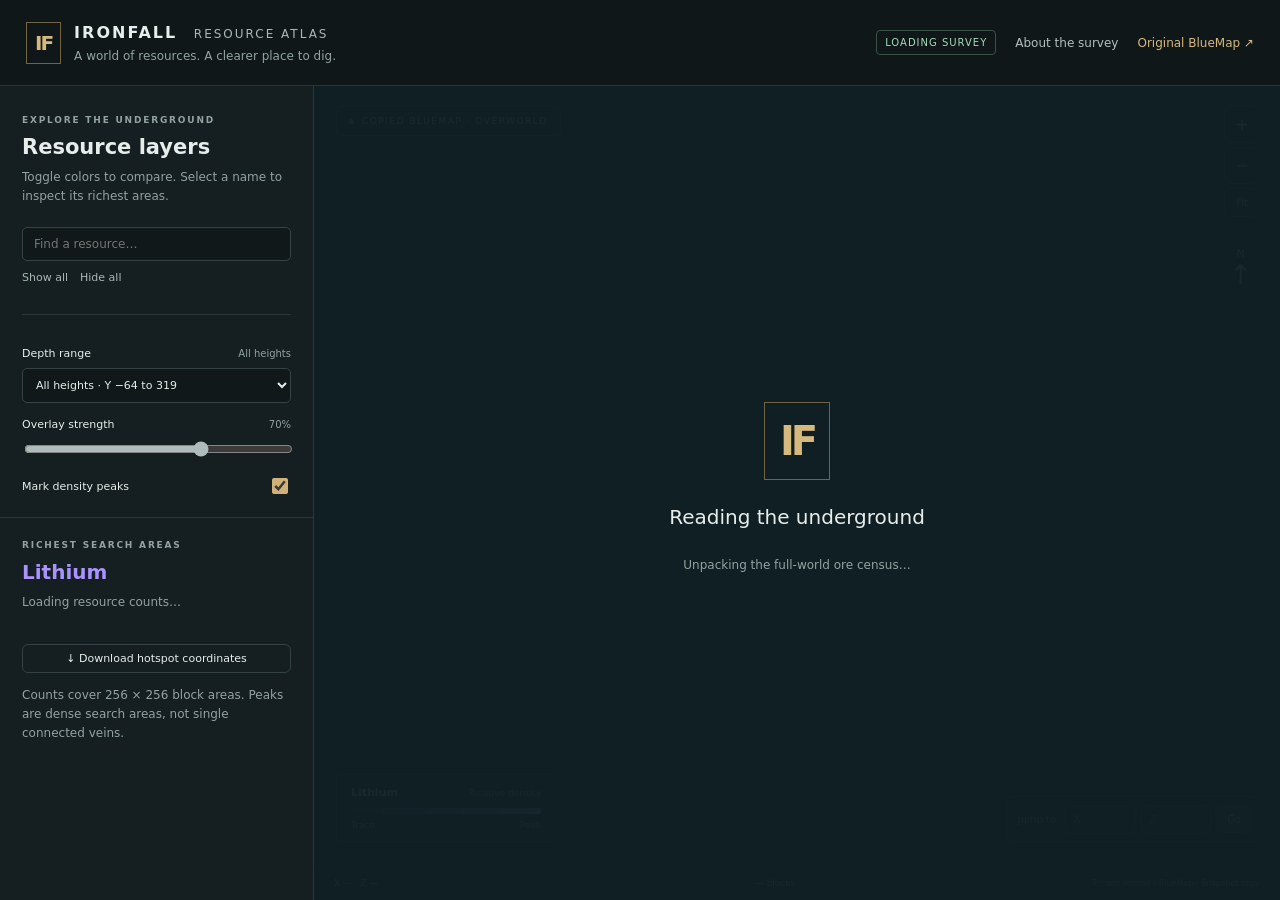
==== index.html @ 564912cf "Publish Ironfall resource atlas with complete ore density survey" ====
<!doctype html>
<html lang="en">
<head>
<meta charset="utf-8"><meta name="viewport" content="width=device-width,initial-scale=1">
<meta name="theme-color" content="#101718">
<title>Ironfall Resource Atlas</title>
<meta name="description" content="Explore Ironfall's ore density over a copied BlueMap, with resource layers, depth bands, and verified mining hotspots.">
<link rel="stylesheet" href="style.css">
</head>
<body>
<header class="topbar"><div class="brand"><span class="brandmark">IF</span><div><h1>IRONFALL <span>RESOURCE ATLAS</span></h1><p>A world of resources. A clearer place to dig.</p></div></div><div class="header-actions"><span id="scanBadge" class="scan-badge">Loading survey</span><button id="methodButton" class="quiet">About the survey</button><a id="originalLink" href="https://ironfall.org/bluemap/#world:16900:0:5515:1000:0:0:0:1:flat" target="_blank" rel="noopener">Original BlueMap ↗</a><button id="mobileLayers" class="mobile-only">Layers</button></div></header>
<main class="workspace">
<aside id="sidebar" class="sidebar" aria-label="Resource controls">
 <div class="sidebar-heading"><span class="eyebrow">EXPLORE THE UNDERGROUND</span><h2>Resource layers</h2><p>Toggle colors to compare. Select a name to inspect its richest areas.</p></div>
 <div class="layer-tools"><input id="resourceSearch" type="search" placeholder="Find a resource…" aria-label="Find a resource"><div><button id="showAll">Show all</button><button id="hideAll">Hide all</button></div></div>
 <div id="layerList" class="layer-list"></div>
 <div class="settings"><div class="setting-title"><label for="depth">Depth range</label><span id="depthNote">All heights</span></div><select id="depth"><option value="all">All heights · Y −64 to 319</option><option value="deep">Deep underground · Y −64 to −1</option><option value="lower">Lower ground · Y 0 to 63</option><option value="upper">High ground · Y 64 to 319</option><option value="custom">Choose depth bands…</option></select><div id="customDepth" class="custom-depth" hidden><label>From Y<select id="minDepth"></select></label><label>Through Y<select id="maxDepth"></select></label></div>
 <div class="setting-title"><label for="opacity">Overlay strength</label><output id="opacityValue">70%</output></div><input id="opacity" type="range" min="10" max="100" value="70">
 <label class="switch-row"><span>Mark density peaks</span><input id="peaksToggle" type="checkbox" checked></label>
 </div>
 <div class="focus-heading"><span class="eyebrow">RICHEST SEARCH AREAS</span><h2 id="focusName">Lithium</h2><p id="focusSummary">Loading resource counts…</p></div>
 <div id="hotspotList" class="hotspot-list"></div>
 <button id="exportButton" class="export-button">↓ Download hotspot coordinates</button>
 <p class="sidebar-foot">Counts cover 256 × 256 block areas. Peaks are dense search areas, not single connected veins.</p>
</aside>
<section id="mapArea" class="map-area" aria-label="Interactive Ironfall resource map">
 <canvas id="map" aria-label="Map. Drag to pan, scroll to zoom, and click an area to inspect ore counts." role="img"></canvas>
 <div class="map-caption"><span class="map-dot"></span><span>COPIED BLUEMAP · OVERWORLD</span></div>
 <div class="map-controls"><button id="zoomIn" aria-label="Zoom in">+</button><button id="zoomOut" aria-label="Zoom out">−</button><button id="fit" aria-label="Fit entire world">Fit</button></div>
 <div class="north" aria-label="North is up">N<span>↑</span></div>
 <div class="legend"><div><strong id="legendName">Lithium</strong><span>Relative density</span></div><div id="legendBar" class="legend-bar"></div><div class="legend-values"><span>Trace</span><span id="legendMax">Peak</span></div></div>
 <form id="jumpForm" class="jump-form"><label for="jumpX">Jump to</label><input id="jumpX" type="number" placeholder="X" aria-label="World X coordinate"><input id="jumpZ" type="number" placeholder="Z" aria-label="World Z coordinate"><button type="submit">Go</button></form>
 <div id="hoverTip" class="hover-tip" hidden></div>
 <article id="inspector" class="inspector" hidden><button id="closeInspector" class="close" aria-label="Close selected area">×</button><span class="eyebrow">SELECTED SEARCH AREA</span><h3 id="inspectTitle"></h3><p id="inspectRange"></p><div id="inspectRows"></div><p class="inspector-note">Click elsewhere to compare. Counts include the selected depth bands.</p></article>
 <div class="map-footer"><span id="coordinates">X — · Z —</span><span id="scaleLabel">— blocks</span><span>Terrain: Ironfall / BlueMap · Snapshot copy</span></div>
 <div id="loading" class="loading"><div class="loading-mark">IF</div><h2>Reading the underground</h2><p id="loadingMessage">Loading the copied map and resource survey…</p></div>
</section>
</main>
<dialog id="methodDialog"><button id="closeMethod" class="close" aria-label="Close survey details">×</button><span class="eyebrow">HOW TO READ THIS ATLAS</span><h2>A complete terrain survey</h2><div id="methodDetails"></div><p>The background is a separate, flat copy of Ironfall’s BlueMap terrain. The original site is unchanged. Live players, claims, markers, and 3D geometry are not copied.</p><p>Ore counts come from the supplied world save; the BlueMap imagery was copied on October 25, 2026. Changes made on the live server after the save are not reflected in the ore layers.</p><p>Each color uses its own scale: a bright uranium cell and a bright zinc cell mean each is rich for that resource, not that they contain equal quantities. Hide other layers for a clean comparison.</p><p>Depth is grouped into exact 16-block sections. All-height density sums the entire vertical column. Peak markers rank 256 × 256 areas by ore-block count; example coordinates identify a verified block in a locally rich 16 × 16 × 16 section, not the center of a single vein. No ores are inferred from surface biomes.</p><p>Gold and nether gold are separate layers. Amethyst counts solid amethyst and budding amethyst blocks. Tar and bauxite are included as industrial resources.</p><p id="coverageDetails"></p><a href="assets/bluemap-metadata.json" target="_blank">Background source and alignment metadata ↗</a></dialog>
<script src="app.js"></script>
</body></html>
---- style.css ----
:root{color-scheme:dark;--bg:#101718;--panel:#151e20;--line:#2a3537;--text:#e6edeb;--muted:#92a3a1;--accent:#d6b97c;--active:#aa92ff;font-family:Inter,Segoe UI,system-ui,sans-serif;font-size:14px}*{box-sizing:border-box}body{margin:0;background:var(--bg);color:var(--text)}button,input,select{font:inherit}button,a,input,select{outline-offset:3px}button{cursor:pointer;background:#202c2f;color:var(--text);border:1px solid #344245;border-radius:6px;padding:7px 11px}button:hover{background:#2d3c3e;border-color:#697e7d}a{color:var(--accent);text-decoration:none}a:hover{text-decoration:underline}.topbar{height:86px;border-bottom:1px solid var(--line);display:flex;justify-content:space-between;align-items:center;padding:0 26px;gap:20px}.brand{display:flex;gap:13px;align-items:center}.brandmark{color:var(--accent);border:1px solid #736444;padding:8px;font-size:20px;font-weight:800;letter-spacing:-2px}.brand h1{margin:0;font-size:16px;letter-spacing:2px}.brand h1 span{font-size:12px;font-weight:500;color:#aab8b5;letter-spacing:2px;margin-left:9px}.brand p{font-size:12px;color:var(--muted);margin:7px 0 0}.header-actions{display:flex;align-items:center;gap:19px;font-size:12px}.scan-badge{color:#a7d8bf;font-size:10px;letter-spacing:1px;text-transform:uppercase;border:1px solid #375347;border-radius:4px;padding:6px 8px}.quiet{background:transparent;border:0;padding:0;color:#b3c0bd;font-size:12px}.workspace{display:grid;grid-template-columns:314px 1fr;height:calc(100dvh - 86px);min-height:500px}.sidebar{background:var(--panel);border-right:1px solid var(--line);overflow:auto;scrollbar-width:thin;scrollbar-color:#49585a transparent;padding-bottom:20px}.sidebar-heading{padding:24px 22px 15px}.eyebrow{color:var(--muted);font-size:9px;letter-spacing:1.8px;font-weight:700}.sidebar h2{font-size:21px;font-weight:550;margin:9px 0}.sidebar p{color:var(--muted);font-size:12px;line-height:1.6;margin:6px 0}.layer-tools{padding:0 22px 10px}.layer-tools input{width:100%;background:#101819;color:var(--text);border:1px solid #354346;border-radius:5px;padding:9px 11px;font-size:12px}.layer-tools>div{display:flex;gap:12px;margin-top:10px}.layer-tools button{padding:0;border:0;background:none;font-size:11px;color:#a8b8b4}.layer-list{padding:0 13px;max-height:346px;overflow:auto;scrollbar-width:thin}.layer-row{display:flex;align-items:center;gap:9px;border-radius:6px;min-height:37px;padding:0 9px;margin:2px 0}.layer-row.active{background:#263336;box-shadow:inset 2px 0 var(--ore)}.layer-row input{accent-color:var(--ore);width:15px;height:15px;flex-shrink:0;cursor:pointer}.swatch{width:8px;height:8px;border-radius:50%;background:var(--ore);flex-shrink:0}.layer-name{border:0;background:none!important;flex:1;min-width:0;text-align:left;padding:9px 0;font-size:12px}.layer-total{font-size:10px;color:var(--muted);font-variant-numeric:tabular-nums}.settings{margin:20px 22px;padding-top:17px;border-top:1px solid var(--line)}.setting-title{display:flex;align-items:center;justify-content:space-between;font-size:11px;margin:15px 0 8px}.setting-title span,.setting-title output{color:var(--muted);font-size:10px}.settings select{background:#101819;color:var(--text);border:1px solid #354346;border-radius:5px;width:100%;padding:9px;font-size:11px}input[type=range]{width:100%;accent-color:#aebcba}.switch-row{display:flex;align-items:center;justify-content:space-between;font-size:11px;margin-top:15px}.switch-row input{accent-color:#d0b178;width:16px;height:16px}.custom-depth{display:flex;gap:8px;margin-top:10px}.custom-depth[hidden]{display:none}.custom-depth label{font-size:10px;color:var(--muted);width:50%}.custom-depth select{margin-top:5px}.focus-heading{padding:17px 22px 10px;border-top:1px solid var(--line)}.focus-heading h2{color:var(--active);font-size:20px}.hotspot-list{padding:0 13px}.hotspot{border:0;background:none;display:grid;grid-template-columns:24px 1fr;gap:8px;width:100%;text-align:left;padding:10px 9px;border-radius:5px}.hotspot:hover{background:#253336}.hotspot-rank{font-size:11px;color:var(--active);padding-top:2px}.hotspot strong{font-size:12px;font-weight:500}.hotspot small{display:block;font-size:10px;color:var(--muted);margin-top:5px}.hotspot .count{color:#cad5d1}.export-button{display:block;margin:15px 22px 0;width:calc(100% - 44px);font-size:11px;background:transparent}.sidebar-foot{padding:7px 22px}.map-area{position:relative;min-width:0;min-height:0;overflow:hidden;background:#142b30}.map-area canvas{display:block;width:100%;height:100%;touch-action:none;cursor:grab}.map-area canvas:active{cursor:grabbing}.map-caption{position:absolute;left:22px;top:20px;display:flex;align-items:center;gap:8px;font-size:9px;letter-spacing:1.5px;color:#e2ece7;background:#152023df;padding:9px 12px;border:1px solid #576d6b77;border-radius:5px;pointer-events:none}.map-dot{width:5px;height:5px;border-radius:50%;background:#b4c7bb}.map-controls{position:absolute;right:20px;top:20px;display:flex;flex-direction:column;gap:4px}.map-controls button{background:#172325ee;width:36px;padding:8px 0;font-size:16px}.map-controls button:last-child{font-size:10px}.north{position:absolute;right:28px;top:161px;color:#e3ece6;font-size:11px;text-align:center;text-shadow:0 1px 5px #000}.north span{display:block;font-size:27px;line-height:1.1}.legend{position:absolute;left:22px;bottom:57px;width:220px;background:#142023ef;border:1px solid #576d6b77;border-radius:6px;padding:12px 14px;pointer-events:none}.legend>div:first-child{display:flex;justify-content:space-between;align-items:center;margin-bottom:9px;gap:10px}.legend strong{font-size:11px}.legend span{font-size:9px;color:#b0beb9}.legend-bar{height:6px;border-radius:2px;background:linear-gradient(90deg,#aa92ff22,#aa92ff)}.legend-values{display:flex;justify-content:space-between;margin-top:6px}.jump-form{position:absolute;right:20px;bottom:57px;display:flex;align-items:center;gap:6px;background:#142023ef;border:1px solid #576d6b77;border-radius:6px;padding:8px}.jump-form label{font-size:10px;color:#b0beb9;margin:0 3px}.jump-form input{width:70px;background:#101819;border:1px solid #354346;border-radius:4px;color:var(--text);font-size:11px;padding:7px}.jump-form button{font-size:10px;padding:7px 9px}.map-footer{position:absolute;bottom:0;left:0;right:0;display:flex;align-items:center;justify-content:space-between;gap:20px;background:#122023ed;border-top:1px solid #40535377;height:35px;padding:0 20px;font-size:9px;color:#c0cec7}.map-footer span:first-child{font-variant-numeric:tabular-nums;min-width:125px}.map-footer span:last-child{font-size:8px;color:#8fa49d}.hover-tip{position:absolute;background:#102024f5;border:1px solid #70877f;border-radius:6px;padding:10px 12px;font-size:11px;pointer-events:none;box-shadow:0 3px 18px #0005;z-index:4;min-width:150px}.hover-tip strong{display:block;font-size:12px;margin-bottom:6px}.hover-tip p{margin:4px 0;color:#b1c3ba;font-size:10px}.inspector{position:absolute;right:20px;top:20px;width:280px;max-height:calc(100% - 160px);overflow:auto;background:#142023f5;border:1px solid #6b7f7677;border-radius:8px;padding:20px;box-shadow:0 8px 35px #0005;z-index:5}.inspector h3{font-size:17px;margin:9px 0}.inspector p{font-size:10px;color:#a5b9b1;line-height:1.6}.inspect-row{display:flex;justify-content:space-between;gap:10px;border-top:1px solid #344541;padding:9px 0;font-size:11px}.inspect-row b{font-weight:500;font-variant-numeric:tabular-nums}.inspect-example{font-size:10px;line-height:1.6;color:#b0c3b8;margin:0 0 12px}.inspector-note{margin-bottom:0}.close{position:absolute;right:8px;top:6px;background:transparent!important;border:0;font-size:23px;color:#a4b8af;padding:4px 7px}.loading{position:absolute;inset:0;background:#102024f5;display:flex;flex-direction:column;align-items:center;justify-content:center;text-align:center;z-index:10;padding:25px}.loading[hidden]{display:none}.loading-mark{font-size:40px;font-weight:700;color:var(--accent);border:1px solid #736444;padding:15px;letter-spacing:-4px}.loading h2{font-size:20px;font-weight:500;margin-top:25px}.loading p{font-size:12px;color:var(--muted)}dialog{background:#172326;color:var(--text);border:1px solid #526763;border-radius:10px;max-width:650px;width:calc(100% - 40px);padding:32px;max-height:85dvh}dialog::backdrop{background:#0009}dialog h2{font-size:25px;font-weight:550;margin:12px 0 22px}dialog p{font-size:13px;color:#b5c6bf;line-height:1.7}dialog a{font-size:12px}.mobile-only{display:none}.empty{padding:15px 9px;color:var(--muted);font-size:12px}
@media(min-width:1600px){.workspace{grid-template-columns:340px 1fr}.layer-list{max-height:400px}}
@media(max-width:1050px){.topbar{padding:0 18px}.header-actions{gap:12px}.scan-badge{display:none}.brand h1 span{display:block;margin:5px 0 0;font-size:10px}.brand p{display:none}.workspace{grid-template-columns:280px 1fr}.legend{width:180px}.jump-form label{display:none}.jump-form input{width:60px}.map-footer span:last-child{display:none}}
@media(max-width:720px){.topbar{height:70px;padding:0 14px}.brand h1{font-size:13px}.brand h1 span{font-size:9px}.brandmark{font-size:16px}.header-actions>a{display:none}.header-actions .quiet{font-size:10px}.mobile-only{display:block;font-size:11px}.workspace{display:block;height:calc(100dvh - 70px);min-height:450px}.map-area{height:100%}.sidebar{display:none;position:absolute;top:70px;left:0;bottom:0;width:290px;z-index:8;box-shadow:8px 0 35px #0006}.sidebar.open{display:block}.map-caption{top:14px;left:14px;font-size:8px}.map-controls{right:14px;top:14px}.north{right:22px;top:150px}.legend{left:14px;bottom:98px;width:180px;padding:10px 12px}.jump-form{left:14px;right:auto;bottom:45px;padding:6px}.jump-form label{display:block}.jump-form input{width:78px}.map-footer{padding:0 14px}.inspector{right:14px;top:60px;width:min(275px,calc(100% - 28px));max-height:calc(100% - 220px)}dialog{padding:25px}}
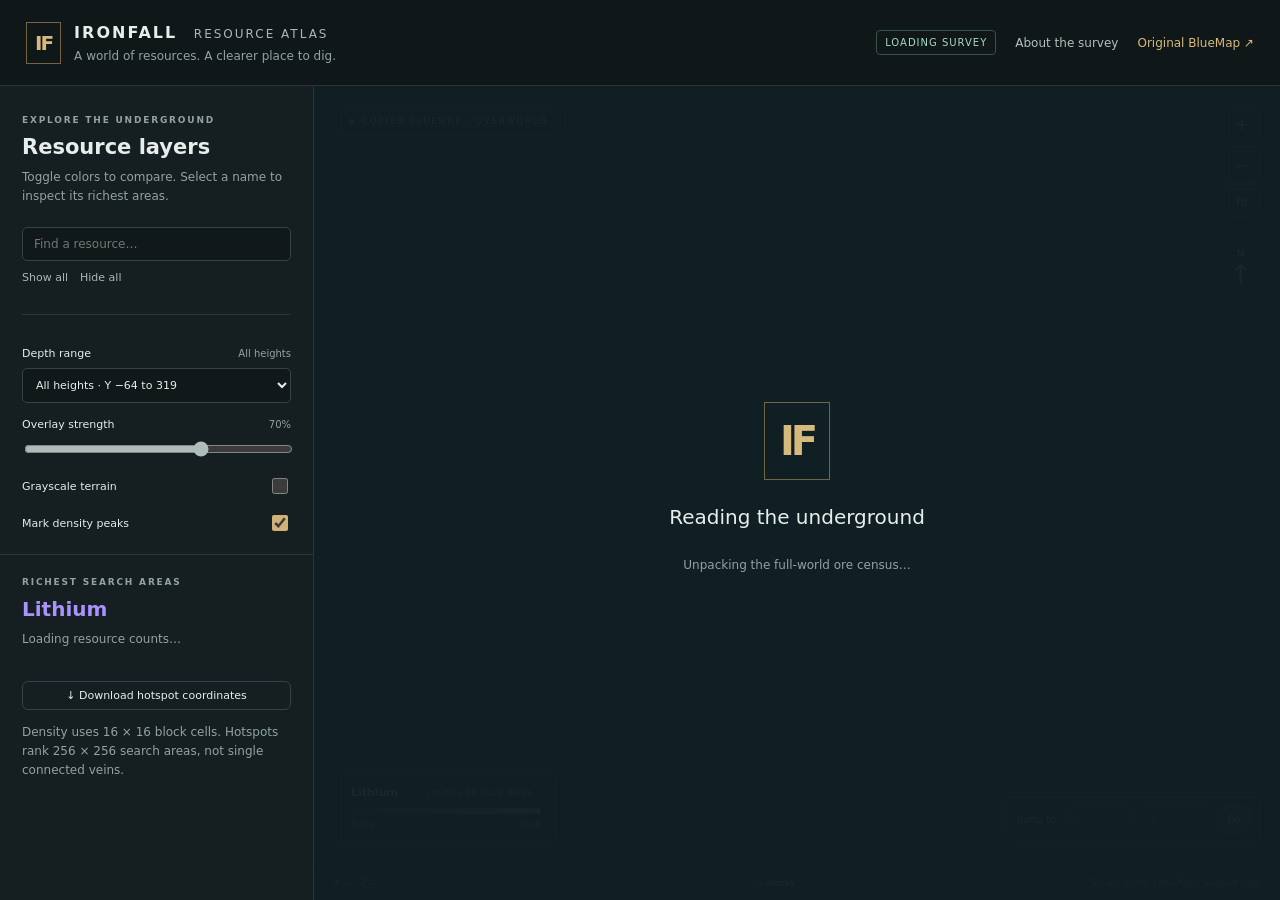
==== commit 9321db83: "Render resource density at chunk resolution and add grayscale terrain" ====
--- a/index.html
+++ b/index.html
@@ -16,19 +16,20 @@
  <div id="layerList" class="layer-list"></div>
  <div class="settings"><div class="setting-title"><label for="depth">Depth range</label><span id="depthNote">All heights</span></div><select id="depth"><option value="all">All heights · Y −64 to 319</option><option value="deep">Deep underground · Y −64 to −1</option><option value="lower">Lower ground · Y 0 to 63</option><option value="upper">High ground · Y 64 to 319</option><option value="custom">Choose depth bands…</option></select><div id="customDepth" class="custom-depth" hidden><label>From Y<select id="minDepth"></select></label><label>Through Y<select id="maxDepth"></select></label></div>
  <div class="setting-title"><label for="opacity">Overlay strength</label><output id="opacityValue">70%</output></div><input id="opacity" type="range" min="10" max="100" value="70">
+ <label class="switch-row"><span>Grayscale terrain</span><input id="grayscaleToggle" type="checkbox"></label>
  <label class="switch-row"><span>Mark density peaks</span><input id="peaksToggle" type="checkbox" checked></label>
  </div>
  <div class="focus-heading"><span class="eyebrow">RICHEST SEARCH AREAS</span><h2 id="focusName">Lithium</h2><p id="focusSummary">Loading resource counts…</p></div>
  <div id="hotspotList" class="hotspot-list"></div>
  <button id="exportButton" class="export-button">↓ Download hotspot coordinates</button>
- <p class="sidebar-foot">Counts cover 256 × 256 block areas. Peaks are dense search areas, not single connected veins.</p>
+ <p class="sidebar-foot">Density uses 16 × 16 block cells. Hotspots rank 256 × 256 search areas, not single connected veins.</p>
 </aside>
 <section id="mapArea" class="map-area" aria-label="Interactive Ironfall resource map">
  <canvas id="map" aria-label="Map. Drag to pan, scroll to zoom, and click an area to inspect ore counts." role="img"></canvas>
  <div class="map-caption"><span class="map-dot"></span><span>COPIED BLUEMAP · OVERWORLD</span></div>
  <div class="map-controls"><button id="zoomIn" aria-label="Zoom in">+</button><button id="zoomOut" aria-label="Zoom out">−</button><button id="fit" aria-label="Fit entire world">Fit</button></div>
  <div class="north" aria-label="North is up">N<span>↑</span></div>
- <div class="legend"><div><strong id="legendName">Lithium</strong><span>Relative density</span></div><div id="legendBar" class="legend-bar"></div><div class="legend-values"><span>Trace</span><span id="legendMax">Peak</span></div></div>
+ <div class="legend"><div><strong id="legendName">Lithium</strong><span id="densityStatus" aria-live="polite">Loading 16-block detail…</span></div><div id="legendBar" class="legend-bar"></div><div class="legend-values"><span>Trace</span><span id="legendMax">Peak</span></div></div>
  <form id="jumpForm" class="jump-form"><label for="jumpX">Jump to</label><input id="jumpX" type="number" placeholder="X" aria-label="World X coordinate"><input id="jumpZ" type="number" placeholder="Z" aria-label="World Z coordinate"><button type="submit">Go</button></form>
  <div id="hoverTip" class="hover-tip" hidden></div>
  <article id="inspector" class="inspector" hidden><button id="closeInspector" class="close" aria-label="Close selected area">×</button><span class="eyebrow">SELECTED SEARCH AREA</span><h3 id="inspectTitle"></h3><p id="inspectRange"></p><div id="inspectRows"></div><p class="inspector-note">Click elsewhere to compare. Counts include the selected depth bands.</p></article>
@@ -36,6 +37,6 @@
  <div id="loading" class="loading"><div class="loading-mark">IF</div><h2>Reading the underground</h2><p id="loadingMessage">Loading the copied map and resource survey…</p></div>
 </section>
 </main>
-<dialog id="methodDialog"><button id="closeMethod" class="close" aria-label="Close survey details">×</button><span class="eyebrow">HOW TO READ THIS ATLAS</span><h2>A complete terrain survey</h2><div id="methodDetails"></div><p>The background is a separate, flat copy of Ironfall’s BlueMap terrain. The original site is unchanged. Live players, claims, markers, and 3D geometry are not copied.</p><p>Ore counts come from the supplied world save; the BlueMap imagery was copied on October 25, 2026. Changes made on the live server after the save are not reflected in the ore layers.</p><p>Each color uses its own scale: a bright uranium cell and a bright zinc cell mean each is rich for that resource, not that they contain equal quantities. Hide other layers for a clean comparison.</p><p>Depth is grouped into exact 16-block sections. All-height density sums the entire vertical column. Peak markers rank 256 × 256 areas by ore-block count; example coordinates identify a verified block in a locally rich 16 × 16 × 16 section, not the center of a single vein. No ores are inferred from surface biomes.</p><p>Gold and nether gold are separate layers. Amethyst counts solid amethyst and budding amethyst blocks. Tar and bauxite are included as industrial resources.</p><p id="coverageDetails"></p><a href="assets/bluemap-metadata.json" target="_blank">Background source and alignment metadata ↗</a></dialog>
-<script src="app.js"></script>
+<dialog id="methodDialog"><button id="closeMethod" class="close" aria-label="Close survey details">×</button><span class="eyebrow">HOW TO READ THIS ATLAS</span><h2>A complete terrain survey</h2><div id="methodDetails"></div><p>The background is a separate, flat copy of Ironfall’s BlueMap terrain. The original site is unchanged. Live players, claims, markers, and 3D geometry are not copied.</p><p>Ore counts come from the supplied world save; the BlueMap imagery was copied on October 25, 2026. Changes made on the live server after the save are not reflected in the ore layers.</p><p>Each color uses its own scale: a bright uranium cell and a bright zinc cell mean each is rich for that resource, not that they contain equal quantities. Hide other layers for a clean comparison.</p><p>Density is measured at 16 × 16 block resolution: 16 times finer in each direction than the original 256-block cells. Smooth display interpolation blends neighboring measured cells without changing the counts. The grayscale control affects only terrain, keeping ore colors unchanged. Depth is grouped into exact 16-block sections. All-height density sums the entire vertical column. Peak markers rank 256 × 256 areas by ore-block count; example coordinates identify a verified block in a locally rich 16 × 16 × 16 section, not the center of a single vein. No ores are inferred from surface biomes.</p><p>Gold and nether gold are separate layers. Amethyst counts solid amethyst and budding amethyst blocks. Tar and bauxite are included as industrial resources.</p><p id="coverageDetails"></p><a href="assets/bluemap-metadata.json" target="_blank">Background source and alignment metadata ↗</a></dialog>
+<script src="app.js?v=2"></script>
 </body></html>
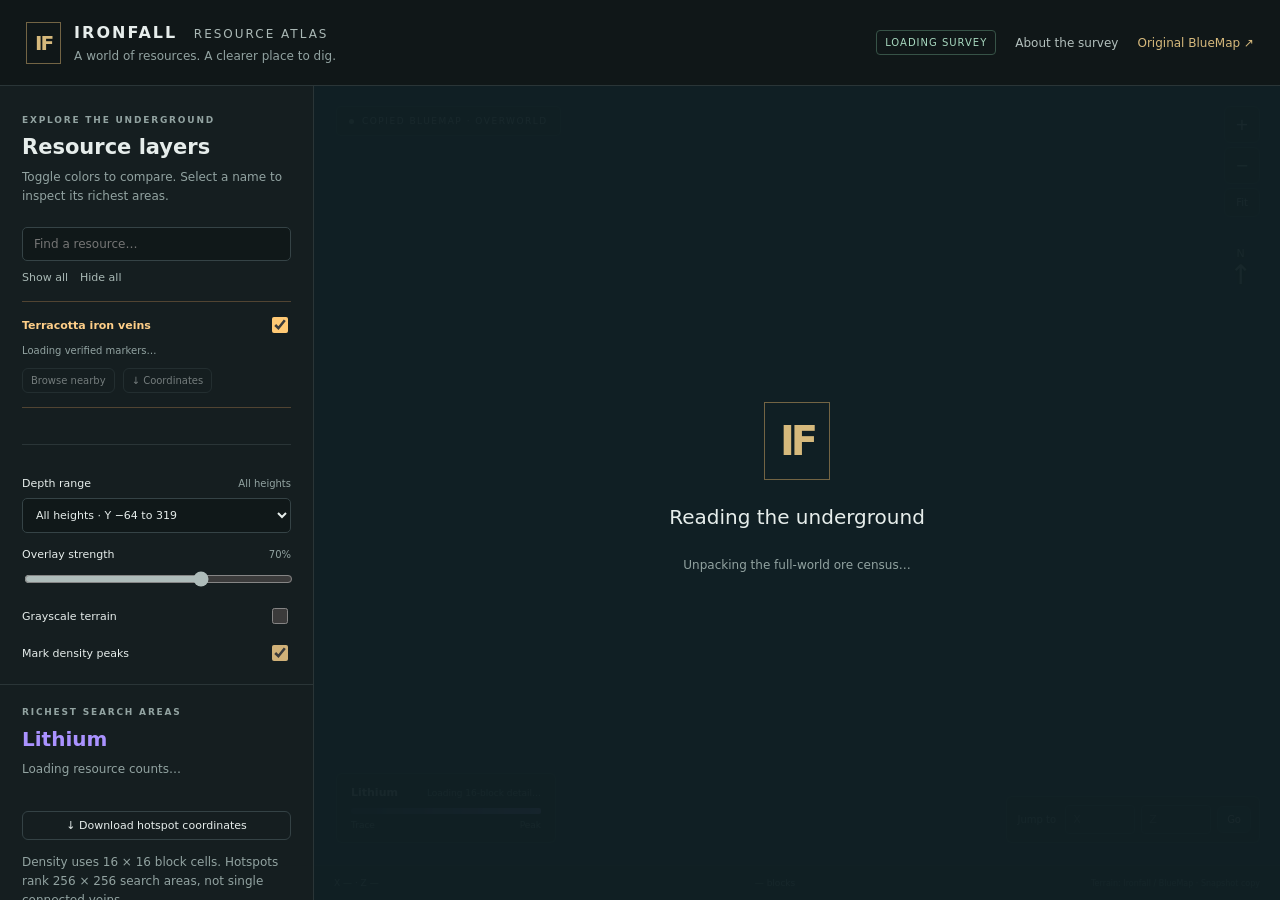
==== commit 8a57750f: "Map all verified terracotta iron sections with clustered markers" ====
--- a/index.html
+++ b/index.html
@@ -13,6 +13,7 @@
 <aside id="sidebar" class="sidebar" aria-label="Resource controls">
  <div class="sidebar-heading"><span class="eyebrow">EXPLORE THE UNDERGROUND</span><h2>Resource layers</h2><p>Toggle colors to compare. Select a name to inspect its richest areas.</p></div>
  <div class="layer-tools"><input id="resourceSearch" type="search" placeholder="Find a resource…" aria-label="Find a resource"><div><button id="showAll">Show all</button><button id="hideAll">Hide all</button></div></div>
+ <section class="iron-marker-controls" aria-label="Verified terracotta iron deposits"><label class="switch-row"><span>Terracotta iron veins</span><input id="ironMarkersToggle" type="checkbox" checked></label><p id="ironMarkerCount" aria-live="polite">Loading verified markers…</p><div><button id="ironNearby" disabled>Browse nearby</button><button id="ironDownload" disabled>↓ Coordinates</button></div></section>
  <div id="layerList" class="layer-list"></div>
  <div class="settings"><div class="setting-title"><label for="depth">Depth range</label><span id="depthNote">All heights</span></div><select id="depth"><option value="all">All heights · Y −64 to 319</option><option value="deep">Deep underground · Y −64 to −1</option><option value="lower">Lower ground · Y 0 to 63</option><option value="upper">High ground · Y 64 to 319</option><option value="custom">Choose depth bands…</option></select><div id="customDepth" class="custom-depth" hidden><label>From Y<select id="minDepth"></select></label><label>Through Y<select id="maxDepth"></select></label></div>
  <div class="setting-title"><label for="opacity">Overlay strength</label><output id="opacityValue">70%</output></div><input id="opacity" type="range" min="10" max="100" value="70">
@@ -37,6 +38,6 @@
  <div id="loading" class="loading"><div class="loading-mark">IF</div><h2>Reading the underground</h2><p id="loadingMessage">Loading the copied map and resource survey…</p></div>
 </section>
 </main>
-<dialog id="methodDialog"><button id="closeMethod" class="close" aria-label="Close survey details">×</button><span class="eyebrow">HOW TO READ THIS ATLAS</span><h2>A complete terrain survey</h2><div id="methodDetails"></div><p>The background is a separate, flat copy of Ironfall’s BlueMap terrain. The original site is unchanged. Live players, claims, markers, and 3D geometry are not copied.</p><p>Ore counts come from the supplied world save; the BlueMap imagery was copied on October 25, 2026. Changes made on the live server after the save are not reflected in the ore layers.</p><p>Each color uses its own scale: a bright uranium cell and a bright zinc cell mean each is rich for that resource, not that they contain equal quantities. Hide other layers for a clean comparison.</p><p>Density is measured at 16 × 16 block resolution: 16 times finer in each direction than the original 256-block cells. Smooth display interpolation blends neighboring measured cells without changing the counts. The grayscale control affects only terrain, keeping ore colors unchanged. Depth is grouped into exact 16-block sections. All-height density sums the entire vertical column. Peak markers rank 256 × 256 areas by ore-block count; example coordinates identify a verified block in a locally rich 16 × 16 × 16 section, not the center of a single vein. No ores are inferred from surface biomes.</p><p>Gold and nether gold are separate layers. Amethyst counts solid amethyst and budding amethyst blocks. Tar and bauxite are included as industrial resources.</p><p id="coverageDetails"></p><a href="assets/bluemap-metadata.json" target="_blank">Background source and alignment metadata ↗</a></dialog>
-<script src="app.js?v=2"></script>
+<dialog id="methodDialog"><button id="closeMethod" class="close" aria-label="Close survey details">×</button><span class="eyebrow">HOW TO READ THIS ATLAS</span><h2>A complete terrain survey</h2><div id="methodDetails"></div><p>The background is a separate, flat copy of Ironfall’s BlueMap terrain. The original site is unchanged. Live players, claims, markers, and 3D geometry are not copied.</p><p>Ore counts come from the supplied world save; the BlueMap imagery was copied on October 25, 2026. Changes made on the live server after the save are not reflected in the ore layers.</p><p>Each color uses its own scale: a bright uranium cell and a bright zinc cell mean each is rich for that resource, not that they contain equal quantities. Hide other layers for a clean comparison.</p><p>Density is measured at 16 × 16 block resolution: 16 times finer in each direction than the original 256-block cells. Smooth display interpolation blends neighboring measured cells without changing the counts. The grayscale control affects only terrain, keeping ore colors unchanged. Depth is grouped into exact 16-block sections. All-height density sums the entire vertical column. Peak markers rank 256 × 256 areas by ore-block count; example coordinates identify a verified block in a locally rich 16 × 16 × 16 section, not the center of a single vein. No ores are inferred from surface biomes.</p><p>Gold and nether gold are separate layers. Amethyst counts solid amethyst and budding amethyst blocks. Tar and bauxite are included as industrial resources.</p><p><strong>Terracotta iron markers:</strong> the complete map extent was scanned for direct iron-to-plain-terracotta face contacts. Every marked 16 × 16 × 16 section contains at least 80 iron blocks, 16 plain terracotta, 8 tuff, and 8 distinct iron blocks touching terracotta inside that section. A single vein can contain many markers. Nearby markers cluster on screen and separate as you zoom in. This rule can miss small or heavily mined remnants below the thresholds; it does not infer a vein from biome or ordinary iron density.</p><p id="coverageDetails"></p><a href="assets/bluemap-metadata.json" target="_blank">Background source and alignment metadata ↗</a></dialog>
+<script src="app.js?v=3"></script>
 </body></html>
--- a/style.css
+++ b/style.css
@@ -2,3 +2,5 @@
 @media(min-width:1600px){.workspace{grid-template-columns:340px 1fr}.layer-list{max-height:400px}}
 @media(max-width:1050px){.topbar{padding:0 18px}.header-actions{gap:12px}.scan-badge{display:none}.brand h1 span{display:block;margin:5px 0 0;font-size:10px}.brand p{display:none}.workspace{grid-template-columns:280px 1fr}.legend{width:180px}.jump-form label{display:none}.jump-form input{width:60px}.map-footer span:last-child{display:none}}
 @media(max-width:720px){.topbar{height:70px;padding:0 14px}.brand h1{font-size:13px}.brand h1 span{font-size:9px}.brandmark{font-size:16px}.header-actions>a{display:none}.header-actions .quiet{font-size:10px}.mobile-only{display:block;font-size:11px}.workspace{display:block;height:calc(100dvh - 70px);min-height:450px}.map-area{height:100%}.sidebar{display:none;position:absolute;top:70px;left:0;bottom:0;width:290px;z-index:8;box-shadow:8px 0 35px #0006}.sidebar.open{display:block}.map-caption{top:14px;left:14px;font-size:8px}.map-controls{right:14px;top:14px}.north{right:22px;top:150px}.legend{left:14px;bottom:98px;width:180px;padding:10px 12px}.jump-form{left:14px;right:auto;bottom:45px;padding:6px}.jump-form label{display:block}.jump-form input{width:78px}.map-footer{padding:0 14px}.inspector{right:14px;top:60px;width:min(275px,calc(100% - 28px));max-height:calc(100% - 220px)}dialog{padding:25px}}
+
+.iron-marker-controls{margin:7px 22px 16px;padding:12px 0 14px;border-top:1px solid #514432;border-bottom:1px solid #514432}.iron-marker-controls .switch-row{margin:0;color:#ffcf88;font-weight:600}.iron-marker-controls input{accent-color:#ffc974}.iron-marker-controls p{font-size:10px;margin:7px 0 10px;line-height:1.5}.iron-marker-controls>div{display:flex;gap:8px}.iron-marker-controls button{font-size:10px;padding:6px 8px;background:transparent}.iron-browse-item{display:block;width:100%;margin:7px 0;text-align:left;font-size:11px;padding:9px;color:#ffda9e}.iron-marker-controls button:disabled{opacity:.45;cursor:default}
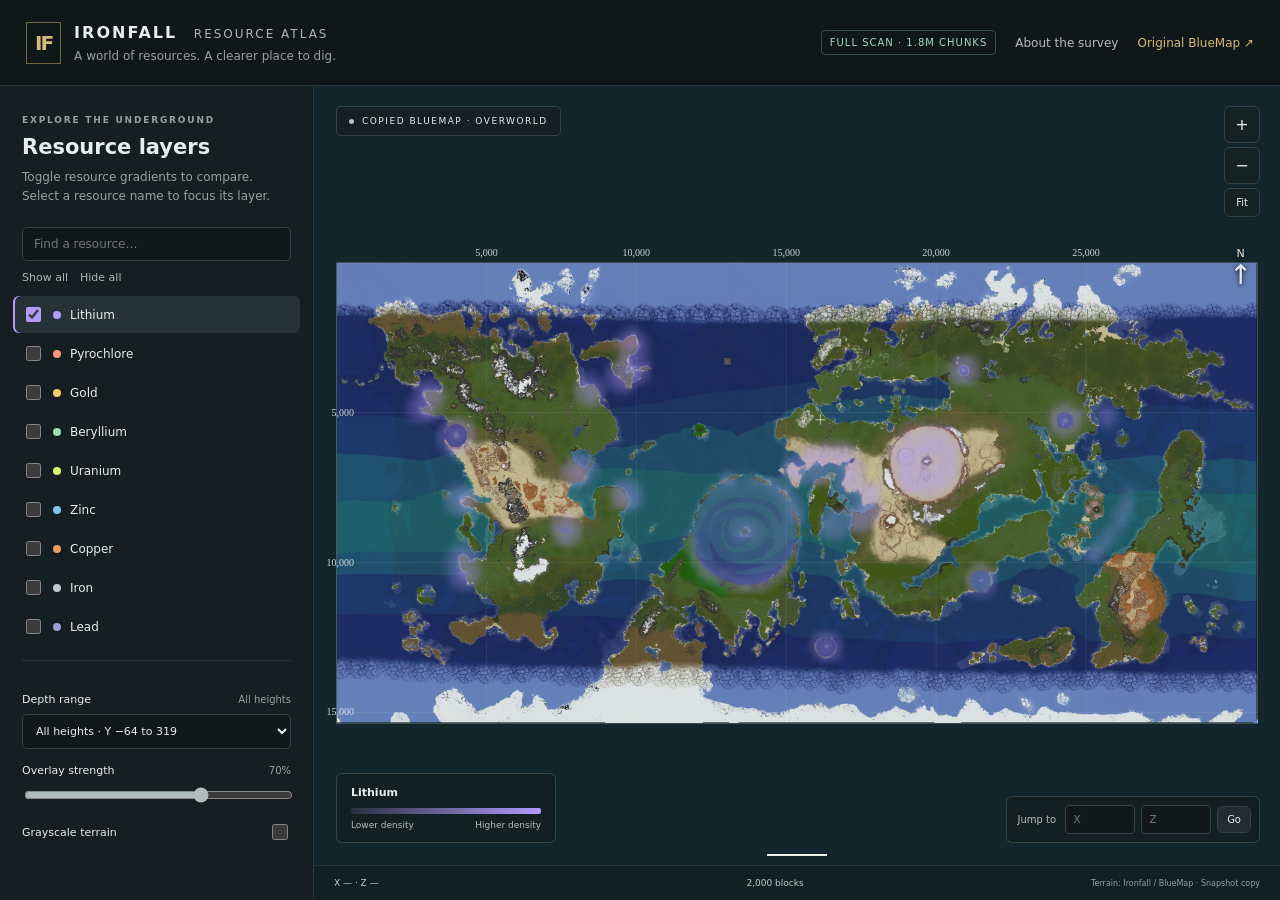
==== commit 11807da0: "Publish gradient-only resource atlas" ====
--- a/index.html
+++ b/index.html
@@ -4,40 +4,32 @@
 <meta charset="utf-8"><meta name="viewport" content="width=device-width,initial-scale=1">
 <meta name="theme-color" content="#101718">
 <title>Ironfall Resource Atlas</title>
-<meta name="description" content="Explore Ironfall's ore density over a copied BlueMap, with resource layers, depth bands, and verified mining hotspots.">
-<link rel="stylesheet" href="style.css">
+<meta name="description" content="Explore Ironfall's resource density gradients over a copied BlueMap terrain map.">
+<link rel="stylesheet" href="style.css?v=4">
 </head>
 <body>
 <header class="topbar"><div class="brand"><span class="brandmark">IF</span><div><h1>IRONFALL <span>RESOURCE ATLAS</span></h1><p>A world of resources. A clearer place to dig.</p></div></div><div class="header-actions"><span id="scanBadge" class="scan-badge">Loading survey</span><button id="methodButton" class="quiet">About the survey</button><a id="originalLink" href="https://ironfall.org/bluemap/#world:16900:0:5515:1000:0:0:0:1:flat" target="_blank" rel="noopener">Original BlueMap ↗</a><button id="mobileLayers" class="mobile-only">Layers</button></div></header>
 <main class="workspace">
 <aside id="sidebar" class="sidebar" aria-label="Resource controls">
- <div class="sidebar-heading"><span class="eyebrow">EXPLORE THE UNDERGROUND</span><h2>Resource layers</h2><p>Toggle colors to compare. Select a name to inspect its richest areas.</p></div>
+ <div class="sidebar-heading"><span class="eyebrow">EXPLORE THE UNDERGROUND</span><h2>Resource layers</h2><p>Toggle resource gradients to compare. Select a resource name to focus its layer.</p></div>
  <div class="layer-tools"><input id="resourceSearch" type="search" placeholder="Find a resource…" aria-label="Find a resource"><div><button id="showAll">Show all</button><button id="hideAll">Hide all</button></div></div>
- <section class="iron-marker-controls" aria-label="Verified terracotta iron deposits"><label class="switch-row"><span>Terracotta iron veins</span><input id="ironMarkersToggle" type="checkbox" checked></label><p id="ironMarkerCount" aria-live="polite">Loading verified markers…</p><div><button id="ironNearby" disabled>Browse nearby</button><button id="ironDownload" disabled>↓ Coordinates</button></div></section>
  <div id="layerList" class="layer-list"></div>
  <div class="settings"><div class="setting-title"><label for="depth">Depth range</label><span id="depthNote">All heights</span></div><select id="depth"><option value="all">All heights · Y −64 to 319</option><option value="deep">Deep underground · Y −64 to −1</option><option value="lower">Lower ground · Y 0 to 63</option><option value="upper">High ground · Y 64 to 319</option><option value="custom">Choose depth bands…</option></select><div id="customDepth" class="custom-depth" hidden><label>From Y<select id="minDepth"></select></label><label>Through Y<select id="maxDepth"></select></label></div>
  <div class="setting-title"><label for="opacity">Overlay strength</label><output id="opacityValue">70%</output></div><input id="opacity" type="range" min="10" max="100" value="70">
  <label class="switch-row"><span>Grayscale terrain</span><input id="grayscaleToggle" type="checkbox"></label>
- <label class="switch-row"><span>Mark density peaks</span><input id="peaksToggle" type="checkbox" checked></label>
  </div>
- <div class="focus-heading"><span class="eyebrow">RICHEST SEARCH AREAS</span><h2 id="focusName">Lithium</h2><p id="focusSummary">Loading resource counts…</p></div>
- <div id="hotspotList" class="hotspot-list"></div>
- <button id="exportButton" class="export-button">↓ Download hotspot coordinates</button>
- <p class="sidebar-foot">Density uses 16 × 16 block cells. Hotspots rank 256 × 256 search areas, not single connected veins.</p>
 </aside>
 <section id="mapArea" class="map-area" aria-label="Interactive Ironfall resource map">
- <canvas id="map" aria-label="Map. Drag to pan, scroll to zoom, and click an area to inspect ore counts." role="img"></canvas>
+ <canvas id="map" aria-label="Map with resource density gradients. Drag to pan and scroll to zoom." role="img"></canvas>
  <div class="map-caption"><span class="map-dot"></span><span>COPIED BLUEMAP · OVERWORLD</span></div>
  <div class="map-controls"><button id="zoomIn" aria-label="Zoom in">+</button><button id="zoomOut" aria-label="Zoom out">−</button><button id="fit" aria-label="Fit entire world">Fit</button></div>
  <div class="north" aria-label="North is up">N<span>↑</span></div>
- <div class="legend"><div><strong id="legendName">Lithium</strong><span id="densityStatus" aria-live="polite">Loading 16-block detail…</span></div><div id="legendBar" class="legend-bar"></div><div class="legend-values"><span>Trace</span><span id="legendMax">Peak</span></div></div>
+ <div id="legend" class="legend" hidden><strong id="legendName"></strong><div id="legendBar" class="legend-bar"></div><div class="legend-values"><span>Lower density</span><span>Higher density</span></div></div>
  <form id="jumpForm" class="jump-form"><label for="jumpX">Jump to</label><input id="jumpX" type="number" placeholder="X" aria-label="World X coordinate"><input id="jumpZ" type="number" placeholder="Z" aria-label="World Z coordinate"><button type="submit">Go</button></form>
- <div id="hoverTip" class="hover-tip" hidden></div>
- <article id="inspector" class="inspector" hidden><button id="closeInspector" class="close" aria-label="Close selected area">×</button><span class="eyebrow">SELECTED SEARCH AREA</span><h3 id="inspectTitle"></h3><p id="inspectRange"></p><div id="inspectRows"></div><p class="inspector-note">Click elsewhere to compare. Counts include the selected depth bands.</p></article>
  <div class="map-footer"><span id="coordinates">X — · Z —</span><span id="scaleLabel">— blocks</span><span>Terrain: Ironfall / BlueMap · Snapshot copy</span></div>
  <div id="loading" class="loading"><div class="loading-mark">IF</div><h2>Reading the underground</h2><p id="loadingMessage">Loading the copied map and resource survey…</p></div>
 </section>
 </main>
-<dialog id="methodDialog"><button id="closeMethod" class="close" aria-label="Close survey details">×</button><span class="eyebrow">HOW TO READ THIS ATLAS</span><h2>A complete terrain survey</h2><div id="methodDetails"></div><p>The background is a separate, flat copy of Ironfall’s BlueMap terrain. The original site is unchanged. Live players, claims, markers, and 3D geometry are not copied.</p><p>Ore counts come from the supplied world save; the BlueMap imagery was copied on October 25, 2026. Changes made on the live server after the save are not reflected in the ore layers.</p><p>Each color uses its own scale: a bright uranium cell and a bright zinc cell mean each is rich for that resource, not that they contain equal quantities. Hide other layers for a clean comparison.</p><p>Density is measured at 16 × 16 block resolution: 16 times finer in each direction than the original 256-block cells. Smooth display interpolation blends neighboring measured cells without changing the counts. The grayscale control affects only terrain, keeping ore colors unchanged. Depth is grouped into exact 16-block sections. All-height density sums the entire vertical column. Peak markers rank 256 × 256 areas by ore-block count; example coordinates identify a verified block in a locally rich 16 × 16 × 16 section, not the center of a single vein. No ores are inferred from surface biomes.</p><p>Gold and nether gold are separate layers. Amethyst counts solid amethyst and budding amethyst blocks. Tar and bauxite are included as industrial resources.</p><p><strong>Terracotta iron markers:</strong> the complete map extent was scanned for direct iron-to-plain-terracotta face contacts. Every marked 16 × 16 × 16 section contains at least 80 iron blocks, 16 plain terracotta, 8 tuff, and 8 distinct iron blocks touching terracotta inside that section. A single vein can contain many markers. Nearby markers cluster on screen and separate as you zoom in. This rule can miss small or heavily mined remnants below the thresholds; it does not infer a vein from biome or ordinary iron density.</p><p id="coverageDetails"></p><a href="assets/bluemap-metadata.json" target="_blank">Background source and alignment metadata ↗</a></dialog>
-<script src="app.js?v=3"></script>
+<dialog id="methodDialog"><button id="closeMethod" class="close" aria-label="Close survey details">×</button><span class="eyebrow">HOW TO READ THIS ATLAS</span><h2>A complete terrain survey</h2><div id="methodDetails"></div><p>The background is a separate, flat copy of Ironfall’s BlueMap terrain. The original site is unchanged. Live players, claims, markers, and 3D geometry are not copied.</p><p>Ore counts come from the supplied world save; the BlueMap imagery was copied on October 25, 2026. Changes made on the live server after the save are not reflected in the ore layers.</p><p>Each layer has its own relative color scale. Brighter colors indicate higher density for that resource. Gradients blend estimates from neighboring 256 × 256 block areas. Use the depth filter to select which 16-block Y bands contribute to the gradient.</p><p>Gold and nether gold are separate layers. Amethyst includes solid amethyst and budding amethyst blocks.</p><p id="coverageDetails"></p><a href="assets/bluemap-metadata.json" target="_blank">Background source and alignment metadata ↗</a></dialog>
+<script src="app.js?v=4"></script>
 </body></html>
--- a/style.css
+++ b/style.css
@@ -1,6 +1,5 @@
-:root{color-scheme:dark;--bg:#101718;--panel:#151e20;--line:#2a3537;--text:#e6edeb;--muted:#92a3a1;--accent:#d6b97c;--active:#aa92ff;font-family:Inter,Segoe UI,system-ui,sans-serif;font-size:14px}*{box-sizing:border-box}body{margin:0;background:var(--bg);color:var(--text)}button,input,select{font:inherit}button,a,input,select{outline-offset:3px}button{cursor:pointer;background:#202c2f;color:var(--text);border:1px solid #344245;border-radius:6px;padding:7px 11px}button:hover{background:#2d3c3e;border-color:#697e7d}a{color:var(--accent);text-decoration:none}a:hover{text-decoration:underline}.topbar{height:86px;border-bottom:1px solid var(--line);display:flex;justify-content:space-between;align-items:center;padding:0 26px;gap:20px}.brand{display:flex;gap:13px;align-items:center}.brandmark{color:var(--accent);border:1px solid #736444;padding:8px;font-size:20px;font-weight:800;letter-spacing:-2px}.brand h1{margin:0;font-size:16px;letter-spacing:2px}.brand h1 span{font-size:12px;font-weight:500;color:#aab8b5;letter-spacing:2px;margin-left:9px}.brand p{font-size:12px;color:var(--muted);margin:7px 0 0}.header-actions{display:flex;align-items:center;gap:19px;font-size:12px}.scan-badge{color:#a7d8bf;font-size:10px;letter-spacing:1px;text-transform:uppercase;border:1px solid #375347;border-radius:4px;padding:6px 8px}.quiet{background:transparent;border:0;padding:0;color:#b3c0bd;font-size:12px}.workspace{display:grid;grid-template-columns:314px 1fr;height:calc(100dvh - 86px);min-height:500px}.sidebar{background:var(--panel);border-right:1px solid var(--line);overflow:auto;scrollbar-width:thin;scrollbar-color:#49585a transparent;padding-bottom:20px}.sidebar-heading{padding:24px 22px 15px}.eyebrow{color:var(--muted);font-size:9px;letter-spacing:1.8px;font-weight:700}.sidebar h2{font-size:21px;font-weight:550;margin:9px 0}.sidebar p{color:var(--muted);font-size:12px;line-height:1.6;margin:6px 0}.layer-tools{padding:0 22px 10px}.layer-tools input{width:100%;background:#101819;color:var(--text);border:1px solid #354346;border-radius:5px;padding:9px 11px;font-size:12px}.layer-tools>div{display:flex;gap:12px;margin-top:10px}.layer-tools button{padding:0;border:0;background:none;font-size:11px;color:#a8b8b4}.layer-list{padding:0 13px;max-height:346px;overflow:auto;scrollbar-width:thin}.layer-row{display:flex;align-items:center;gap:9px;border-radius:6px;min-height:37px;padding:0 9px;margin:2px 0}.layer-row.active{background:#263336;box-shadow:inset 2px 0 var(--ore)}.layer-row input{accent-color:var(--ore);width:15px;height:15px;flex-shrink:0;cursor:pointer}.swatch{width:8px;height:8px;border-radius:50%;background:var(--ore);flex-shrink:0}.layer-name{border:0;background:none!important;flex:1;min-width:0;text-align:left;padding:9px 0;font-size:12px}.layer-total{font-size:10px;color:var(--muted);font-variant-numeric:tabular-nums}.settings{margin:20px 22px;padding-top:17px;border-top:1px solid var(--line)}.setting-title{display:flex;align-items:center;justify-content:space-between;font-size:11px;margin:15px 0 8px}.setting-title span,.setting-title output{color:var(--muted);font-size:10px}.settings select{background:#101819;color:var(--text);border:1px solid #354346;border-radius:5px;width:100%;padding:9px;font-size:11px}input[type=range]{width:100%;accent-color:#aebcba}.switch-row{display:flex;align-items:center;justify-content:space-between;font-size:11px;margin-top:15px}.switch-row input{accent-color:#d0b178;width:16px;height:16px}.custom-depth{display:flex;gap:8px;margin-top:10px}.custom-depth[hidden]{display:none}.custom-depth label{font-size:10px;color:var(--muted);width:50%}.custom-depth select{margin-top:5px}.focus-heading{padding:17px 22px 10px;border-top:1px solid var(--line)}.focus-heading h2{color:var(--active);font-size:20px}.hotspot-list{padding:0 13px}.hotspot{border:0;background:none;display:grid;grid-template-columns:24px 1fr;gap:8px;width:100%;text-align:left;padding:10px 9px;border-radius:5px}.hotspot:hover{background:#253336}.hotspot-rank{font-size:11px;color:var(--active);padding-top:2px}.hotspot strong{font-size:12px;font-weight:500}.hotspot small{display:block;font-size:10px;color:var(--muted);margin-top:5px}.hotspot .count{color:#cad5d1}.export-button{display:block;margin:15px 22px 0;width:calc(100% - 44px);font-size:11px;background:transparent}.sidebar-foot{padding:7px 22px}.map-area{position:relative;min-width:0;min-height:0;overflow:hidden;background:#142b30}.map-area canvas{display:block;width:100%;height:100%;touch-action:none;cursor:grab}.map-area canvas:active{cursor:grabbing}.map-caption{position:absolute;left:22px;top:20px;display:flex;align-items:center;gap:8px;font-size:9px;letter-spacing:1.5px;color:#e2ece7;background:#152023df;padding:9px 12px;border:1px solid #576d6b77;border-radius:5px;pointer-events:none}.map-dot{width:5px;height:5px;border-radius:50%;background:#b4c7bb}.map-controls{position:absolute;right:20px;top:20px;display:flex;flex-direction:column;gap:4px}.map-controls button{background:#172325ee;width:36px;padding:8px 0;font-size:16px}.map-controls button:last-child{font-size:10px}.north{position:absolute;right:28px;top:161px;color:#e3ece6;font-size:11px;text-align:center;text-shadow:0 1px 5px #000}.north span{display:block;font-size:27px;line-height:1.1}.legend{position:absolute;left:22px;bottom:57px;width:220px;background:#142023ef;border:1px solid #576d6b77;border-radius:6px;padding:12px 14px;pointer-events:none}.legend>div:first-child{display:flex;justify-content:space-between;align-items:center;margin-bottom:9px;gap:10px}.legend strong{font-size:11px}.legend span{font-size:9px;color:#b0beb9}.legend-bar{height:6px;border-radius:2px;background:linear-gradient(90deg,#aa92ff22,#aa92ff)}.legend-values{display:flex;justify-content:space-between;margin-top:6px}.jump-form{position:absolute;right:20px;bottom:57px;display:flex;align-items:center;gap:6px;background:#142023ef;border:1px solid #576d6b77;border-radius:6px;padding:8px}.jump-form label{font-size:10px;color:#b0beb9;margin:0 3px}.jump-form input{width:70px;background:#101819;border:1px solid #354346;border-radius:4px;color:var(--text);font-size:11px;padding:7px}.jump-form button{font-size:10px;padding:7px 9px}.map-footer{position:absolute;bottom:0;left:0;right:0;display:flex;align-items:center;justify-content:space-between;gap:20px;background:#122023ed;border-top:1px solid #40535377;height:35px;padding:0 20px;font-size:9px;color:#c0cec7}.map-footer span:first-child{font-variant-numeric:tabular-nums;min-width:125px}.map-footer span:last-child{font-size:8px;color:#8fa49d}.hover-tip{position:absolute;background:#102024f5;border:1px solid #70877f;border-radius:6px;padding:10px 12px;font-size:11px;pointer-events:none;box-shadow:0 3px 18px #0005;z-index:4;min-width:150px}.hover-tip strong{display:block;font-size:12px;margin-bottom:6px}.hover-tip p{margin:4px 0;color:#b1c3ba;font-size:10px}.inspector{position:absolute;right:20px;top:20px;width:280px;max-height:calc(100% - 160px);overflow:auto;background:#142023f5;border:1px solid #6b7f7677;border-radius:8px;padding:20px;box-shadow:0 8px 35px #0005;z-index:5}.inspector h3{font-size:17px;margin:9px 0}.inspector p{font-size:10px;color:#a5b9b1;line-height:1.6}.inspect-row{display:flex;justify-content:space-between;gap:10px;border-top:1px solid #344541;padding:9px 0;font-size:11px}.inspect-row b{font-weight:500;font-variant-numeric:tabular-nums}.inspect-example{font-size:10px;line-height:1.6;color:#b0c3b8;margin:0 0 12px}.inspector-note{margin-bottom:0}.close{position:absolute;right:8px;top:6px;background:transparent!important;border:0;font-size:23px;color:#a4b8af;padding:4px 7px}.loading{position:absolute;inset:0;background:#102024f5;display:flex;flex-direction:column;align-items:center;justify-content:center;text-align:center;z-index:10;padding:25px}.loading[hidden]{display:none}.loading-mark{font-size:40px;font-weight:700;color:var(--accent);border:1px solid #736444;padding:15px;letter-spacing:-4px}.loading h2{font-size:20px;font-weight:500;margin-top:25px}.loading p{font-size:12px;color:var(--muted)}dialog{background:#172326;color:var(--text);border:1px solid #526763;border-radius:10px;max-width:650px;width:calc(100% - 40px);padding:32px;max-height:85dvh}dialog::backdrop{background:#0009}dialog h2{font-size:25px;font-weight:550;margin:12px 0 22px}dialog p{font-size:13px;color:#b5c6bf;line-height:1.7}dialog a{font-size:12px}.mobile-only{display:none}.empty{padding:15px 9px;color:var(--muted);font-size:12px}
+:root{color-scheme:dark;--bg:#101718;--panel:#151e20;--line:#2a3537;--text:#e6edeb;--muted:#92a3a1;--accent:#d6b97c;font-family:Inter,Segoe UI,system-ui,sans-serif;font-size:14px}*{box-sizing:border-box}body{margin:0;background:var(--bg);color:var(--text)}button,input,select{font:inherit}button,a,input,select{outline-offset:3px}button{cursor:pointer;background:#202c2f;color:var(--text);border:1px solid #344245;border-radius:6px;padding:7px 11px}button:hover{background:#2d3c3e;border-color:#697e7d}a{color:var(--accent);text-decoration:none}a:hover{text-decoration:underline}.topbar{height:86px;border-bottom:1px solid var(--line);display:flex;justify-content:space-between;align-items:center;padding:0 26px;gap:20px}.brand{display:flex;gap:13px;align-items:center}.brandmark{color:var(--accent);border:1px solid #736444;padding:8px;font-size:20px;font-weight:800;letter-spacing:-2px}.brand h1{margin:0;font-size:16px;letter-spacing:2px}.brand h1 span{font-size:12px;font-weight:500;color:#aab8b5;letter-spacing:2px;margin-left:9px}.brand p{font-size:12px;color:var(--muted);margin:7px 0 0}.header-actions{display:flex;align-items:center;gap:19px;font-size:12px}.scan-badge{color:#a7d8bf;font-size:10px;letter-spacing:1px;text-transform:uppercase;border:1px solid #375347;border-radius:4px;padding:6px 8px}.quiet{background:transparent;border:0;padding:0;color:#b3c0bd;font-size:12px}.workspace{display:grid;grid-template-columns:314px 1fr;height:calc(100dvh - 86px);min-height:500px}.sidebar{background:var(--panel);border-right:1px solid var(--line);overflow:auto;scrollbar-width:thin;scrollbar-color:#49585a transparent;padding-bottom:20px}.sidebar-heading{padding:24px 22px 15px}.eyebrow{color:var(--muted);font-size:9px;letter-spacing:1.8px;font-weight:700}.sidebar h2{font-size:21px;font-weight:550;margin:9px 0}.sidebar p{color:var(--muted);font-size:12px;line-height:1.6;margin:6px 0}.layer-tools{padding:0 22px 10px}.layer-tools input{width:100%;background:#101819;color:var(--text);border:1px solid #354346;border-radius:5px;padding:9px 11px;font-size:12px}.layer-tools>div{display:flex;gap:12px;margin-top:10px}.layer-tools button{padding:0;border:0;background:none;font-size:11px;color:#a8b8b4}.layer-list{padding:0 13px;max-height:346px;overflow:auto;scrollbar-width:thin}.layer-row{display:flex;align-items:center;gap:9px;border-radius:6px;min-height:37px;padding:0 9px;margin:2px 0}.layer-row.active{background:#263336;box-shadow:inset 2px 0 var(--ore)}.layer-row input{accent-color:var(--ore);width:15px;height:15px;flex-shrink:0;cursor:pointer}.swatch{width:8px;height:8px;border-radius:50%;background:var(--ore);flex-shrink:0}.layer-name{border:0;background:none!important;flex:1;min-width:0;text-align:left;padding:9px 0;font-size:12px}.layer-total{font-size:10px;color:var(--muted);font-variant-numeric:tabular-nums}.settings{margin:20px 22px;padding-top:17px;border-top:1px solid var(--line)}.setting-title{display:flex;align-items:center;justify-content:space-between;font-size:11px;margin:15px 0 8px}.setting-title span,.setting-title output{color:var(--muted);font-size:10px}.settings select{background:#101819;color:var(--text);border:1px solid #354346;border-radius:5px;width:100%;padding:9px;font-size:11px}input[type=range]{width:100%;accent-color:#aebcba}.switch-row{display:flex;align-items:center;justify-content:space-between;font-size:11px;margin-top:15px}.switch-row input{accent-color:#d0b178;width:16px;height:16px}.custom-depth{display:flex;gap:8px;margin-top:10px}.custom-depth[hidden]{display:none}.custom-depth label{font-size:10px;color:var(--muted);width:50%}.custom-depth select{margin-top:5px}.map-area{position:relative;min-width:0;min-height:0;overflow:hidden;background:#142b30}.map-area canvas{display:block;width:100%;height:100%;touch-action:none;cursor:grab}.map-area canvas:active{cursor:grabbing}.map-caption{position:absolute;left:22px;top:20px;display:flex;align-items:center;gap:8px;font-size:9px;letter-spacing:1.5px;color:#e2ece7;background:#152023df;padding:9px 12px;border:1px solid #576d6b77;border-radius:5px;pointer-events:none}.map-dot{width:5px;height:5px;border-radius:50%;background:#b4c7bb}.map-controls{position:absolute;right:20px;top:20px;display:flex;flex-direction:column;gap:4px}.map-controls button{background:#172325ee;width:36px;padding:8px 0;font-size:16px}.map-controls button:last-child{font-size:10px}.north{position:absolute;right:28px;top:161px;color:#e3ece6;font-size:11px;text-align:center;text-shadow:0 1px 5px #000}.north span{display:block;font-size:27px;line-height:1.1}.legend{position:absolute;left:22px;bottom:57px;width:220px;background:#142023ef;border:1px solid #576d6b77;border-radius:6px;padding:12px 14px;pointer-events:none}.legend strong{display:block;margin-bottom:9px;font-size:11px}.legend span{font-size:9px;color:#b0beb9}.legend-bar{height:6px;border-radius:2px;background:linear-gradient(90deg,#aa92ff22,#aa92ff)}.legend-values{display:flex;justify-content:space-between;margin-top:6px}.jump-form{position:absolute;right:20px;bottom:57px;display:flex;align-items:center;gap:6px;background:#142023ef;border:1px solid #576d6b77;border-radius:6px;padding:8px}.jump-form label{font-size:10px;color:#b0beb9;margin:0 3px}.jump-form input{width:70px;background:#101819;border:1px solid #354346;border-radius:4px;color:var(--text);font-size:11px;padding:7px}.jump-form button{font-size:10px;padding:7px 9px}.map-footer{position:absolute;bottom:0;left:0;right:0;display:flex;align-items:center;justify-content:space-between;gap:20px;background:#122023ed;border-top:1px solid #40535377;height:35px;padding:0 20px;font-size:9px;color:#c0cec7}.map-footer span:first-child{font-variant-numeric:tabular-nums;min-width:125px}.map-footer span:last-child{font-size:8px;color:#8fa49d}.close{position:absolute;right:8px;top:6px;background:transparent!important;border:0;font-size:23px;color:#a4b8af;padding:4px 7px}.loading{position:absolute;inset:0;background:#102024f5;display:flex;flex-direction:column;align-items:center;justify-content:center;text-align:center;z-index:10;padding:25px}.loading[hidden]{display:none}.loading-mark{font-size:40px;font-weight:700;color:var(--accent);border:1px solid #736444;padding:15px;letter-spacing:-4px}.loading h2{font-size:20px;font-weight:500;margin-top:25px}.loading p{font-size:12px;color:var(--muted)}dialog{background:#172326;color:var(--text);border:1px solid #526763;border-radius:10px;max-width:650px;width:calc(100% - 40px);padding:32px;max-height:85dvh}dialog::backdrop{background:#0009}dialog h2{font-size:25px;font-weight:550;margin:12px 0 22px}dialog p{font-size:13px;color:#b5c6bf;line-height:1.7}dialog a{font-size:12px}.mobile-only{display:none}
 @media(min-width:1600px){.workspace{grid-template-columns:340px 1fr}.layer-list{max-height:400px}}
 @media(max-width:1050px){.topbar{padding:0 18px}.header-actions{gap:12px}.scan-badge{display:none}.brand h1 span{display:block;margin:5px 0 0;font-size:10px}.brand p{display:none}.workspace{grid-template-columns:280px 1fr}.legend{width:180px}.jump-form label{display:none}.jump-form input{width:60px}.map-footer span:last-child{display:none}}
-@media(max-width:720px){.topbar{height:70px;padding:0 14px}.brand h1{font-size:13px}.brand h1 span{font-size:9px}.brandmark{font-size:16px}.header-actions>a{display:none}.header-actions .quiet{font-size:10px}.mobile-only{display:block;font-size:11px}.workspace{display:block;height:calc(100dvh - 70px);min-height:450px}.map-area{height:100%}.sidebar{display:none;position:absolute;top:70px;left:0;bottom:0;width:290px;z-index:8;box-shadow:8px 0 35px #0006}.sidebar.open{display:block}.map-caption{top:14px;left:14px;font-size:8px}.map-controls{right:14px;top:14px}.north{right:22px;top:150px}.legend{left:14px;bottom:98px;width:180px;padding:10px 12px}.jump-form{left:14px;right:auto;bottom:45px;padding:6px}.jump-form label{display:block}.jump-form input{width:78px}.map-footer{padding:0 14px}.inspector{right:14px;top:60px;width:min(275px,calc(100% - 28px));max-height:calc(100% - 220px)}dialog{padding:25px}}
-
-.iron-marker-controls{margin:7px 22px 16px;padding:12px 0 14px;border-top:1px solid #514432;border-bottom:1px solid #514432}.iron-marker-controls .switch-row{margin:0;color:#ffcf88;font-weight:600}.iron-marker-controls input{accent-color:#ffc974}.iron-marker-controls p{font-size:10px;margin:7px 0 10px;line-height:1.5}.iron-marker-controls>div{display:flex;gap:8px}.iron-marker-controls button{font-size:10px;padding:6px 8px;background:transparent}.iron-browse-item{display:block;width:100%;margin:7px 0;text-align:left;font-size:11px;padding:9px;color:#ffda9e}.iron-marker-controls button:disabled{opacity:.45;cursor:default}
+@media(max-width:720px){.topbar{height:70px;padding:0 14px}.brand h1{font-size:13px}.brand h1 span{font-size:9px}.brandmark{font-size:16px}.header-actions>a{display:none}.header-actions .quiet{font-size:10px}.mobile-only{display:block;font-size:11px}.workspace{display:block;height:calc(100dvh - 70px);min-height:450px}.map-area{height:100%}.sidebar{display:none;position:absolute;top:70px;left:0;bottom:0;width:290px;z-index:8;box-shadow:8px 0 35px #0006}.sidebar.open{display:block}.map-caption{top:14px;left:14px;font-size:8px}.map-controls{right:14px;top:14px}.north{right:22px;top:150px}.legend{left:14px;bottom:98px;width:180px;padding:10px 12px}.jump-form{left:14px;right:auto;bottom:45px;padding:6px}.jump-form label{display:block}.jump-form input{width:78px}.map-footer{padding:0 14px}dialog{padding:25px}}
+.download-page{max-width:620px;margin:60px auto;padding:0 24px}.download-page p{line-height:1.6;color:var(--muted)}
